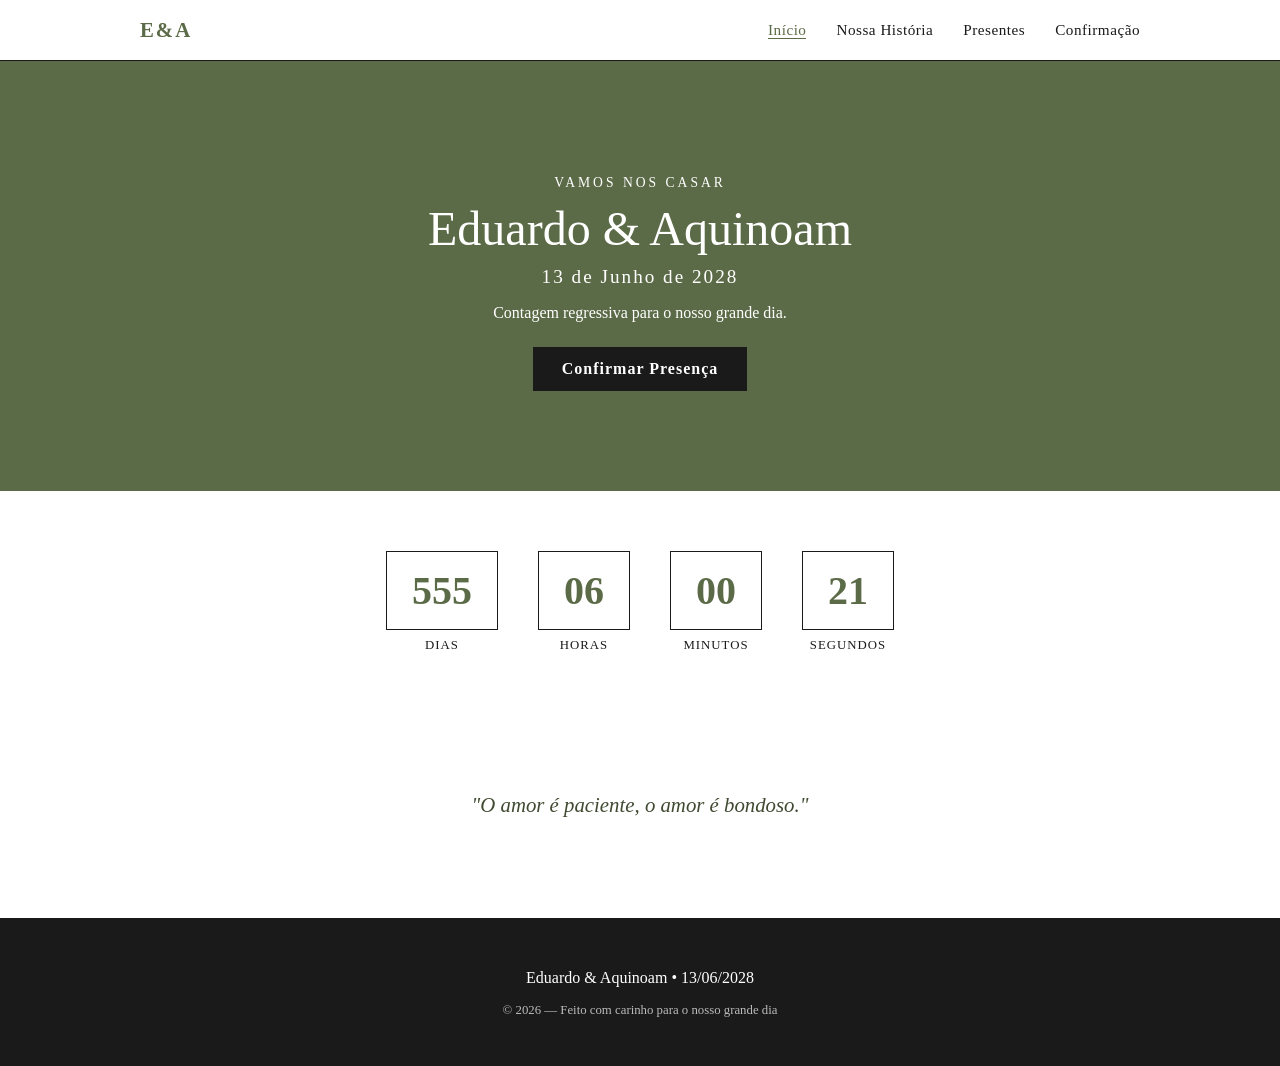
==== index.html @ 9f964538 "Add files via upload" ====
<!DOCTYPE html>
<html lang="pt-br">
<head>
  <meta charset="UTF-8" />
  <meta name="viewport" content="width=device-width, initial-scale=1.0" />
  <meta name="description" content="Site do casamento de Eduardo & Aquinoam. Confira nossa história, lista de presentes e confirme sua presença." />
  <title>Eduardo & Aquinoam</title>
  <link rel="stylesheet" href="styles.css" />
</head>
<body>

  <nav class="navbar">
    <div class="nav-container">
      <span class="nav-logo">E&A</span>
      <button id="menu-toggle" class="menu-toggle" aria-label="Abrir menu">☰</button>
      <ul id="nav-links">
        <li><a href="index.html" class="active">Início</a></li>
        <li><a href="historia.html">Nossa História</a></li>
        <li><a href="presentes.html">Presentes</a></li>
        <li><a href="confirmacao.html">Confirmação</a></li>
      </ul>
    </div>
  </nav>

  <header class="hero">
    <div class="hero-content">
      <p class="hero-subtitle">Vamos nos casar</p>
      <h1>Eduardo &amp; Aquinoam</h1>
      <p class="hero-date">13 de Junho de 2028</p>
      <p class="hero-text">Contagem regressiva para o nosso grande dia.</p>
      <a href="confirmacao.html" class="btn-primary">Confirmar Presença</a>
    </div>
  </header>

  <section class="section countdown-section">
    <div class="countdown" id="countdown">
      <div class="countdown-item">
        <span class="countdown-number" id="days">00</span>
        <span class="countdown-label">Dias</span>
      </div>
      <div class="countdown-item">
        <span class="countdown-number" id="hours">00</span>
        <span class="countdown-label">Horas</span>
      </div>
      <div class="countdown-item">
        <span class="countdown-number" id="minutes">00</span>
        <span class="countdown-label">Minutos</span>
      </div>
      <div class="countdown-item">
        <span class="countdown-number" id="seconds">00</span>
        <span class="countdown-label">Segundos</span>
      </div>
    </div>
  </section>

  <section class="section quote-section">
    <p>"O amor é paciente, o amor é bondoso."</p>
  </section>

  <footer>
    <p>Eduardo &amp; Aquinoam • 13/06/2028</p>
    <p class="footer-small">&copy; 2026 — Feito com carinho para o nosso grande dia</p>
  </footer>

  <script src="script.js"></script>
</body>
</html>
---- styles.css ----
/* === Paleta === */
:root {
  --musgo: #5c6b47;
  --musgo-escuro: #3f4a31;
  --branco: #ffffff;
  --preto: #1a1a1a;
  --cinza-claro: #f5f5f0;
  --erro: #b3261e;
}

* {
  box-sizing: border-box;
}

body {
  margin: 0;
  font-family: 'Georgia', 'Times New Roman', serif;
  background-color: var(--branco);
  color: var(--preto);
}

h1, h2, h3 {
  font-family: 'Georgia', serif;
  font-weight: normal;
}

/* === Navbar === */
.navbar {
  background: var(--branco);
  border-bottom: 1px solid var(--preto);
  padding: 18px 20px;
  position: sticky;
  top: 0;
  z-index: 99;
}
.nav-container {
  display: flex;
  align-items: center;
  justify-content: space-between;
  max-width: 1000px;
  margin: auto;
  position: relative;
}
.nav-logo {
  font-weight: bold;
  font-size: 1.3rem;
  color: var(--musgo);
  letter-spacing: 2px;
}
.navbar ul {
  display: flex;
  gap: 30px;
  list-style: none;
  margin: 0;
  padding: 0;
}
.navbar a {
  text-decoration: none;
  color: var(--preto);
  font-size: 0.95rem;
  letter-spacing: 0.5px;
  transition: color 0.2s;
}
.navbar a:hover,
.navbar a.active {
  color: var(--musgo);
  border-bottom: 1px solid var(--musgo);
}
.menu-toggle {
  display: none;
  background: none;
  border: none;
  font-size: 1.5rem;
  color: var(--preto);
  cursor: pointer;
}

@media (max-width: 700px) {
  .menu-toggle {
    display: block;
  }
  .navbar ul {
    display: none;
    flex-direction: column;
    gap: 15px;
    position: absolute;
    top: 40px;
    right: 0;
    background: var(--branco);
    border: 1px solid var(--preto);
    padding: 20px;
    min-width: 180px;
  }
  .navbar ul.open {
    display: flex;
  }
}

/* === Hero === */
.hero {
  text-align: center;
  padding: 100px 20px;
  background: var(--musgo);
  color: var(--branco);
}
.hero-small {
  padding: 50px 20px;
  background: var(--musgo);
}
.hero-subtitle {
  text-transform: uppercase;
  letter-spacing: 3px;
  font-size: 0.85rem;
  margin-bottom: 10px;
}
.hero h1 {
  font-size: 3rem;
  margin: 10px 0;
}
.hero-small h1 {
  font-size: 2.2rem;
  margin: 0;
}
.hero-date {
  font-size: 1.2rem;
  letter-spacing: 2px;
  margin: 10px 0;
}
.hero-text {
  margin-bottom: 25px;
}

.btn-primary {
  background: var(--preto);
  color: var(--branco);
  padding: 12px 28px;
  text-decoration: none;
  font-weight: bold;
  letter-spacing: 1px;
  display: inline-block;
  border: 1px solid var(--preto);
  border-radius: 0;
  cursor: pointer;
  transition: background 0.3s, color 0.3s;
}
.btn-primary:hover {
  background: transparent;
  color: var(--branco);
  border-color: var(--branco);
}

/* === Seções === */
.section {
  padding: 60px 20px;
  max-width: 900px;
  margin: auto;
}
.section h2 {
  text-align: center;
  margin-bottom: 30px;
  font-size: 2rem;
  color: var(--musgo-escuro);
}

/* === Countdown === */
.countdown-section {
  text-align: center;
}
.countdown {
  display: flex;
  justify-content: center;
  gap: 40px;
  flex-wrap: wrap;
}
.countdown-item {
  display: flex;
  flex-direction: column;
  align-items: center;
}
.countdown-number {
  font-size: 2.5rem;
  font-weight: bold;
  color: var(--musgo);
  border: 1px solid var(--preto);
  padding: 15px 25px;
  min-width: 80px;
}
.countdown-label {
  margin-top: 8px;
  text-transform: uppercase;
  font-size: 0.8rem;
  letter-spacing: 1px;
}

/* === Frase === */
.quote-section {
  text-align: center;
  font-style: italic;
  font-size: 1.3rem;
  color: var(--musgo-escuro);
  padding-bottom: 80px;
}

/* === História === */
.story-text {
  font-size: 1.1rem;
  line-height: 1.8;
  max-width: 700px;
  margin: 0 auto 50px auto;
}
.story-heading {
  color: var(--musgo);
  text-align: center;
  font-size: 1.3rem;
  font-weight: bold;
  margin-top: 40px;
  margin-bottom: 15px;
}
.story-heading:first-child {
  margin-top: 0;
}
.details-grid {
  display: grid;
  grid-template-columns: repeat(auto-fit, minmax(180px, 1fr));
  gap: 25px;
  text-align: center;
}
.detail-card {
  border: 1px solid var(--preto);
  padding: 25px 15px;
}
.detail-card h3 {
  color: var(--musgo);
  margin-bottom: 10px;
  text-transform: uppercase;
  font-size: 0.9rem;
  letter-spacing: 1px;
}

/* === Presentes === */
.intro-text {
  text-align: center;
  max-width: 600px;
  margin: 0 auto 40px auto;
  font-size: 1.05rem;
}
.gifts-grid {
  display: grid;
  grid-template-columns: repeat(auto-fit, minmax(220px, 1fr));
  gap: 25px;
}
.gift-card {
  border: 1px solid var(--preto);
  padding: 30px 20px;
  text-align: center;
  background: var(--cinza-claro);
}
.gift-card h3 {
  color: var(--musgo-escuro);
  margin-bottom: 10px;
}
.gift-card .btn-primary {
  margin-top: 15px;
  background: var(--musgo);
  border-color: var(--musgo);
}
.gift-card .btn-primary:hover {
  background: transparent;
  color: var(--musgo);
}

/* === Formulário de Confirmação === */
form {
  display: flex;
  flex-direction: column;
  gap: 15px;
  max-width: 500px;
  margin: auto;
}
.form-group {
  display: flex;
  flex-direction: column;
}
input, textarea, select {
  padding: 12px;
  border: 1px solid var(--preto);
  background: var(--branco);
  color: var(--preto);
  font-family: inherit;
  font-size: 1rem;
}
input:focus, textarea:focus, select:focus {
  border-color: var(--musgo);
  outline: none;
}
input.invalid, textarea.invalid, select.invalid {
  border-color: var(--erro);
}
.error-message {
  color: var(--erro);
  font-size: 0.85rem;
  min-height: 1.1em;
  margin-top: 4px;
}
.form-success {
  color: var(--musgo-escuro);
  font-weight: bold;
  text-align: center;
}
form .btn-primary {
  background: var(--musgo);
  border-color: var(--musgo);
}
form .btn-primary:hover {
  background: transparent;
  color: var(--musgo);
}

/* === Rodapé === */
footer {
  background: var(--preto);
  color: var(--branco);
  padding: 35px 20px;
  text-align: center;
}
.footer-small {
  font-size: 0.8rem;
  opacity: 0.7;
  margin-top: 8px;
}

/* === Responsividade === */
@media (max-width: 600px) {
  .hero h1 {
    font-size: 2rem;
  }
  .countdown {
    gap: 15px;
  }
  .countdown-number {
    font-size: 1.8rem;
    padding: 10px 15px;
    min-width: 60px;
  }
}
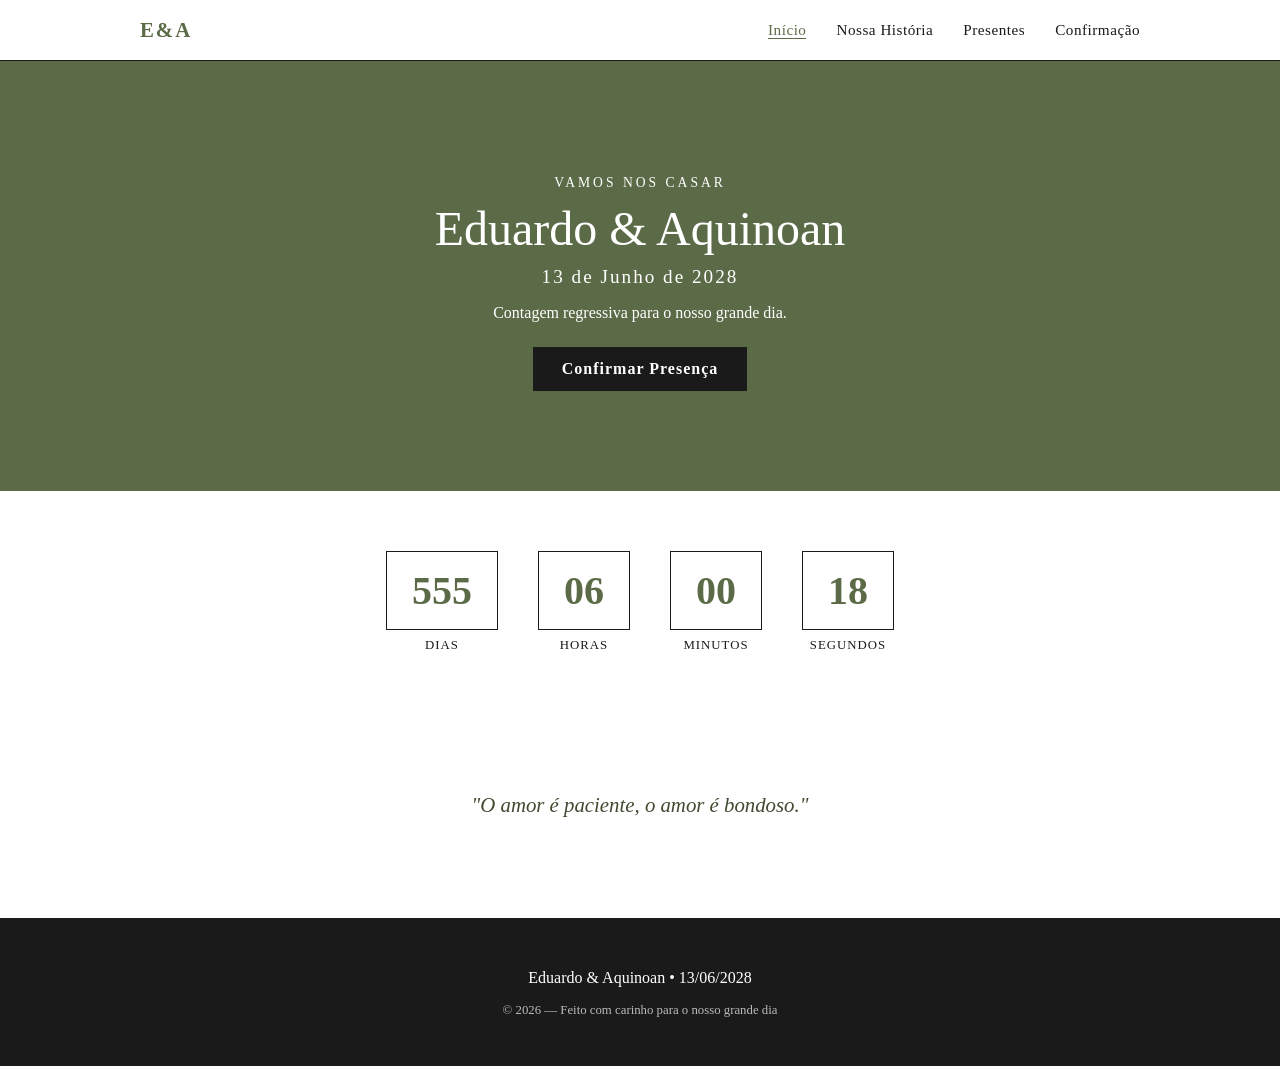
==== commit 107e3832: "Add files via upload" ====
--- a/index.html
+++ b/index.html
@@ -25,7 +25,7 @@
   <header class="hero">
     <div class="hero-content">
       <p class="hero-subtitle">Vamos nos casar</p>
-      <h1>Eduardo &amp; Aquinoam</h1>
+      <h1>Eduardo &amp; Aquinoan</h1>
       <p class="hero-date">13 de Junho de 2028</p>
       <p class="hero-text">Contagem regressiva para o nosso grande dia.</p>
       <a href="confirmacao.html" class="btn-primary">Confirmar Presença</a>
@@ -58,7 +58,7 @@
   </section>
 
   <footer>
-    <p>Eduardo &amp; Aquinoam • 13/06/2028</p>
+    <p>Eduardo &amp; Aquinoan • 13/06/2028</p>
     <p class="footer-small">&copy; 2026 — Feito com carinho para o nosso grande dia</p>
   </footer>
 
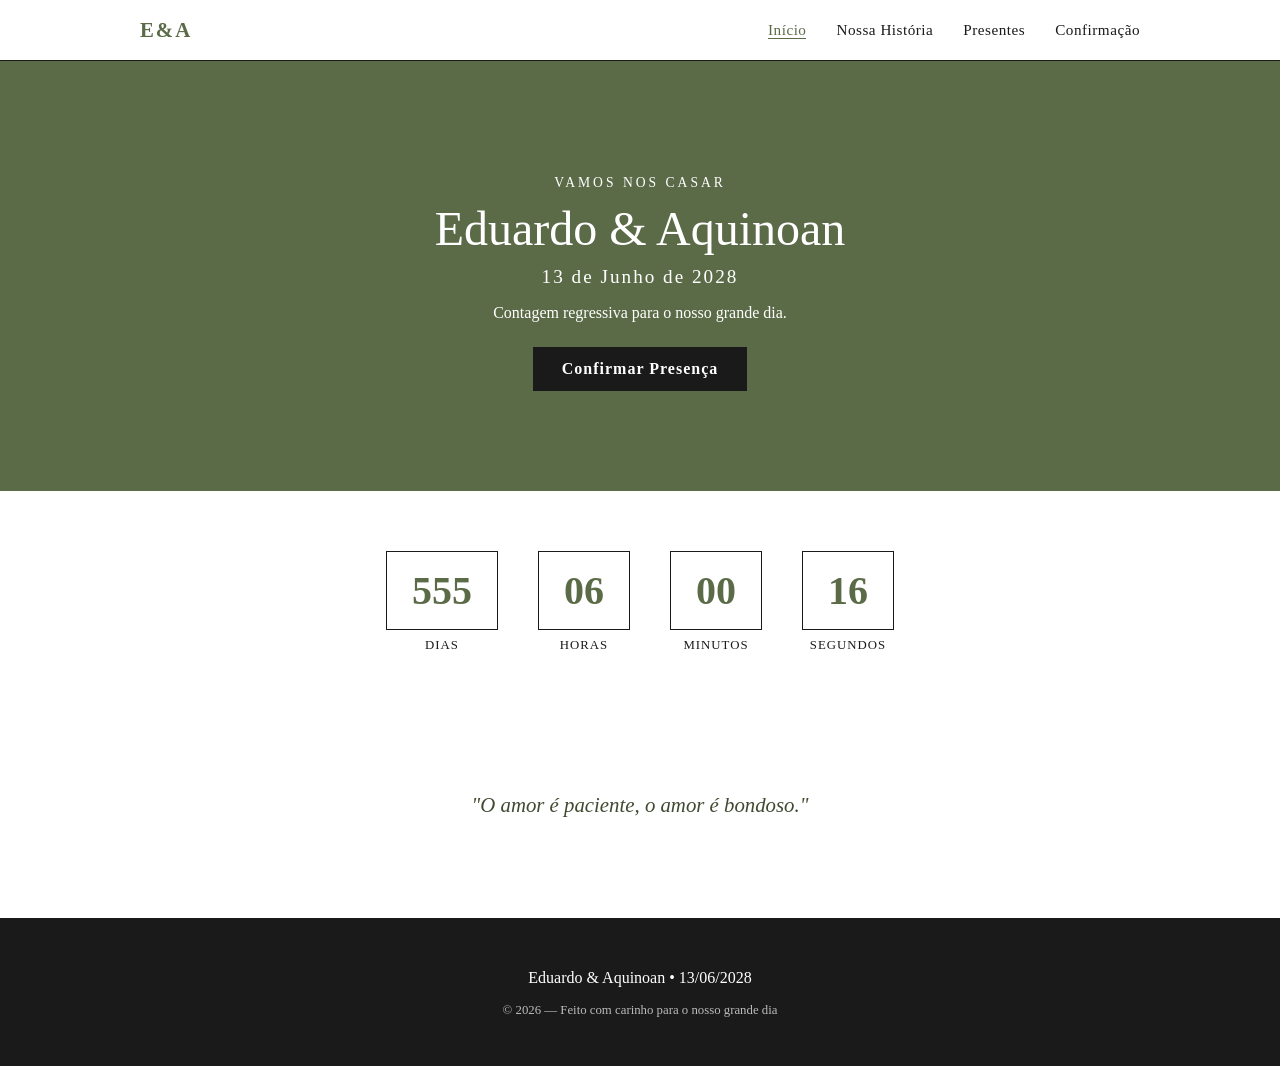
==== commit 6e4c7e43: "Add files via upload" ====
--- a/index.html
+++ b/index.html
@@ -3,7 +3,7 @@
 <head>
   <meta charset="UTF-8" />
   <meta name="viewport" content="width=device-width, initial-scale=1.0" />
-  <meta name="description" content="Site do casamento de Eduardo & Aquinoam. Confira nossa história, lista de presentes e confirme sua presença." />
+  <meta name="description" content="Site do casamento de Eduardo & Aquinoan. Confira nossa história, lista de presentes e confirme sua presença." />
   <title>Eduardo & Aquinoam</title>
   <link rel="stylesheet" href="styles.css" />
 </head>
